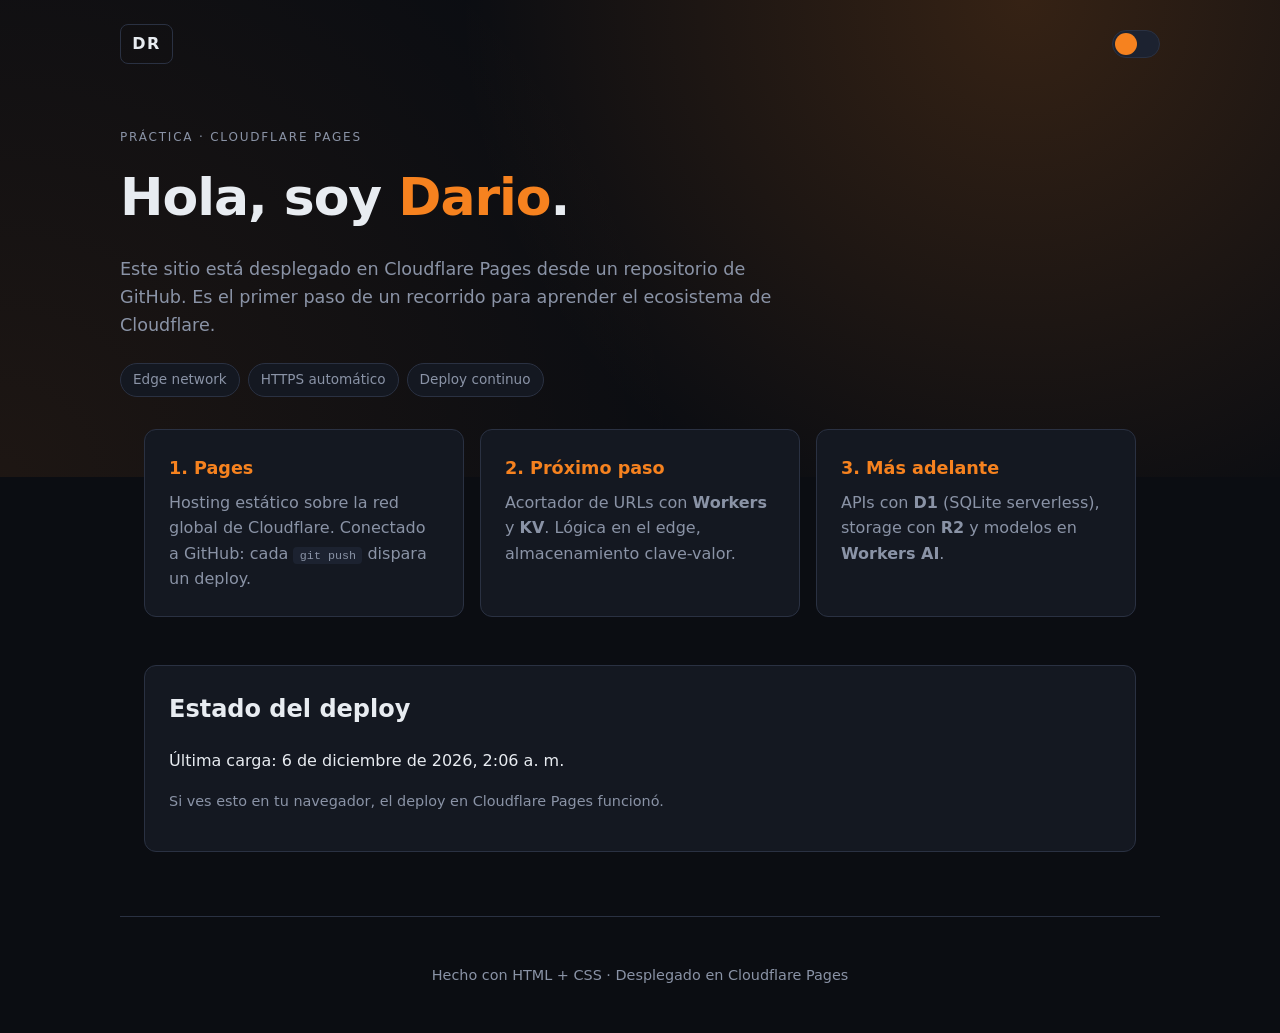
==== index.html @ 0cd64c0d "Initial commit: sitio estatico para Cloudflare Pages" ====
<!DOCTYPE html>
<html lang="es">
<head>
  <meta charset="UTF-8" />
  <meta name="viewport" content="width=device-width, initial-scale=1.0" />
  <title>Práctica Cloudflare — Dario</title>
  <meta name="description" content="Sitio de práctica desplegado en Cloudflare Pages." />
  <link rel="stylesheet" href="styles.css" />
</head>
<body>
  <header class="hero">
    <nav class="nav">
      <span class="logo">DR</span>
      <button id="theme-toggle" class="theme-toggle" aria-label="Cambiar tema">
        <span class="theme-toggle-dot"></span>
      </button>
    </nav>

    <div class="hero-content">
      <p class="eyebrow">Práctica · Cloudflare Pages</p>
      <h1>Hola, soy <span class="accent">Dario</span>.</h1>
      <p class="lead">
        Este sitio está desplegado en Cloudflare Pages desde un repositorio de GitHub.
        Es el primer paso de un recorrido para aprender el ecosistema de Cloudflare.
      </p>
      <div class="meta">
        <span class="badge">Edge network</span>
        <span class="badge">HTTPS automático</span>
        <span class="badge">Deploy continuo</span>
      </div>
    </div>
  </header>

  <main>
    <section class="card-grid">
      <article class="card">
        <h2>1. Pages</h2>
        <p>Hosting estático sobre la red global de Cloudflare. Conectado a GitHub: cada <code>git push</code> dispara un deploy.</p>
      </article>
      <article class="card">
        <h2>2. Próximo paso</h2>
        <p>Acortador de URLs con <strong>Workers</strong> y <strong>KV</strong>. Lógica en el edge, almacenamiento clave-valor.</p>
      </article>
      <article class="card">
        <h2>3. Más adelante</h2>
        <p>APIs con <strong>D1</strong> (SQLite serverless), storage con <strong>R2</strong> y modelos en <strong>Workers AI</strong>.</p>
      </article>
    </section>

    <section class="status">
      <h2>Estado del deploy</h2>
      <p>
        Última carga: <time id="last-load">—</time>
      </p>
      <p class="muted">Si ves esto en tu navegador, el deploy en Cloudflare Pages funcionó.</p>
    </section>
  </main>

  <footer>
    <p>Hecho con HTML + CSS · Desplegado en Cloudflare Pages</p>
  </footer>

  <script src="script.js"></script>
</body>
</html>
---- styles.css ----
:root {
  --bg: #0b0d12;
  --surface: #141821;
  --surface-2: #1c2230;
  --text: #e8ecf1;
  --muted: #8a93a6;
  --accent: #f6821f;
  --border: #2a3142;
  --radius: 12px;
  --max: 1040px;
  font-family: system-ui, -apple-system, "Segoe UI", Roboto, sans-serif;
}

[data-theme="light"] {
  --bg: #fafbfc;
  --surface: #ffffff;
  --surface-2: #f0f3f7;
  --text: #1a1f2b;
  --muted: #5a6478;
  --border: #e3e8ef;
}

* { box-sizing: border-box; }

body {
  margin: 0;
  background: var(--bg);
  color: var(--text);
  line-height: 1.6;
  transition: background 0.2s ease, color 0.2s ease;
}

.hero {
  padding: 1.5rem 1.5rem 5rem;
  background:
    radial-gradient(circle at 80% 0%, rgba(246, 130, 31, 0.18), transparent 50%),
    radial-gradient(circle at 0% 100%, rgba(246, 130, 31, 0.08), transparent 50%);
}

.nav {
  max-width: var(--max);
  margin: 0 auto;
  display: flex;
  justify-content: space-between;
  align-items: center;
  padding-bottom: 4rem;
}

.logo {
  font-weight: 700;
  letter-spacing: 0.1em;
  border: 1px solid var(--border);
  padding: 0.4rem 0.7rem;
  border-radius: 8px;
}

.theme-toggle {
  width: 48px;
  height: 28px;
  border-radius: 999px;
  background: var(--surface-2);
  border: 1px solid var(--border);
  cursor: pointer;
  position: relative;
  padding: 0;
}

.theme-toggle-dot {
  position: absolute;
  top: 2px;
  left: 2px;
  width: 22px;
  height: 22px;
  border-radius: 50%;
  background: var(--accent);
  transition: transform 0.2s ease;
}

[data-theme="light"] .theme-toggle-dot {
  transform: translateX(20px);
}

.hero-content {
  max-width: var(--max);
  margin: 0 auto;
}

.eyebrow {
  text-transform: uppercase;
  letter-spacing: 0.15em;
  font-size: 0.75rem;
  color: var(--muted);
  margin: 0 0 0.5rem;
}

h1 {
  font-size: clamp(2rem, 5vw, 3.25rem);
  margin: 0 0 1rem;
  font-weight: 700;
  letter-spacing: -0.02em;
}

.accent { color: var(--accent); }

.lead {
  max-width: 60ch;
  color: var(--muted);
  font-size: 1.1rem;
  margin: 0 0 1.5rem;
}

.meta {
  display: flex;
  flex-wrap: wrap;
  gap: 0.5rem;
}

.badge {
  background: var(--surface);
  border: 1px solid var(--border);
  padding: 0.3rem 0.75rem;
  border-radius: 999px;
  font-size: 0.85rem;
  color: var(--muted);
}

main {
  max-width: var(--max);
  margin: 0 auto;
  padding: 0 1.5rem 4rem;
  margin-top: -3rem;
}

.card-grid {
  display: grid;
  gap: 1rem;
  grid-template-columns: repeat(auto-fit, minmax(260px, 1fr));
  margin-bottom: 3rem;
}

.card {
  background: var(--surface);
  border: 1px solid var(--border);
  padding: 1.5rem;
  border-radius: var(--radius);
  transition: transform 0.2s ease, border-color 0.2s ease;
}

.card:hover {
  transform: translateY(-2px);
  border-color: var(--accent);
}

.card h2 {
  margin: 0 0 0.5rem;
  font-size: 1.1rem;
  color: var(--accent);
}

.card p { margin: 0; color: var(--muted); }

code {
  background: var(--surface-2);
  padding: 0.1rem 0.4rem;
  border-radius: 4px;
  font-size: 0.9em;
}

.status {
  background: var(--surface);
  border: 1px solid var(--border);
  padding: 1.5rem;
  border-radius: var(--radius);
}

.status h2 { margin-top: 0; }

.muted { color: var(--muted); font-size: 0.9rem; }

footer {
  max-width: var(--max);
  margin: 0 auto;
  padding: 2rem 1.5rem;
  border-top: 1px solid var(--border);
  color: var(--muted);
  font-size: 0.9rem;
  text-align: center;
}
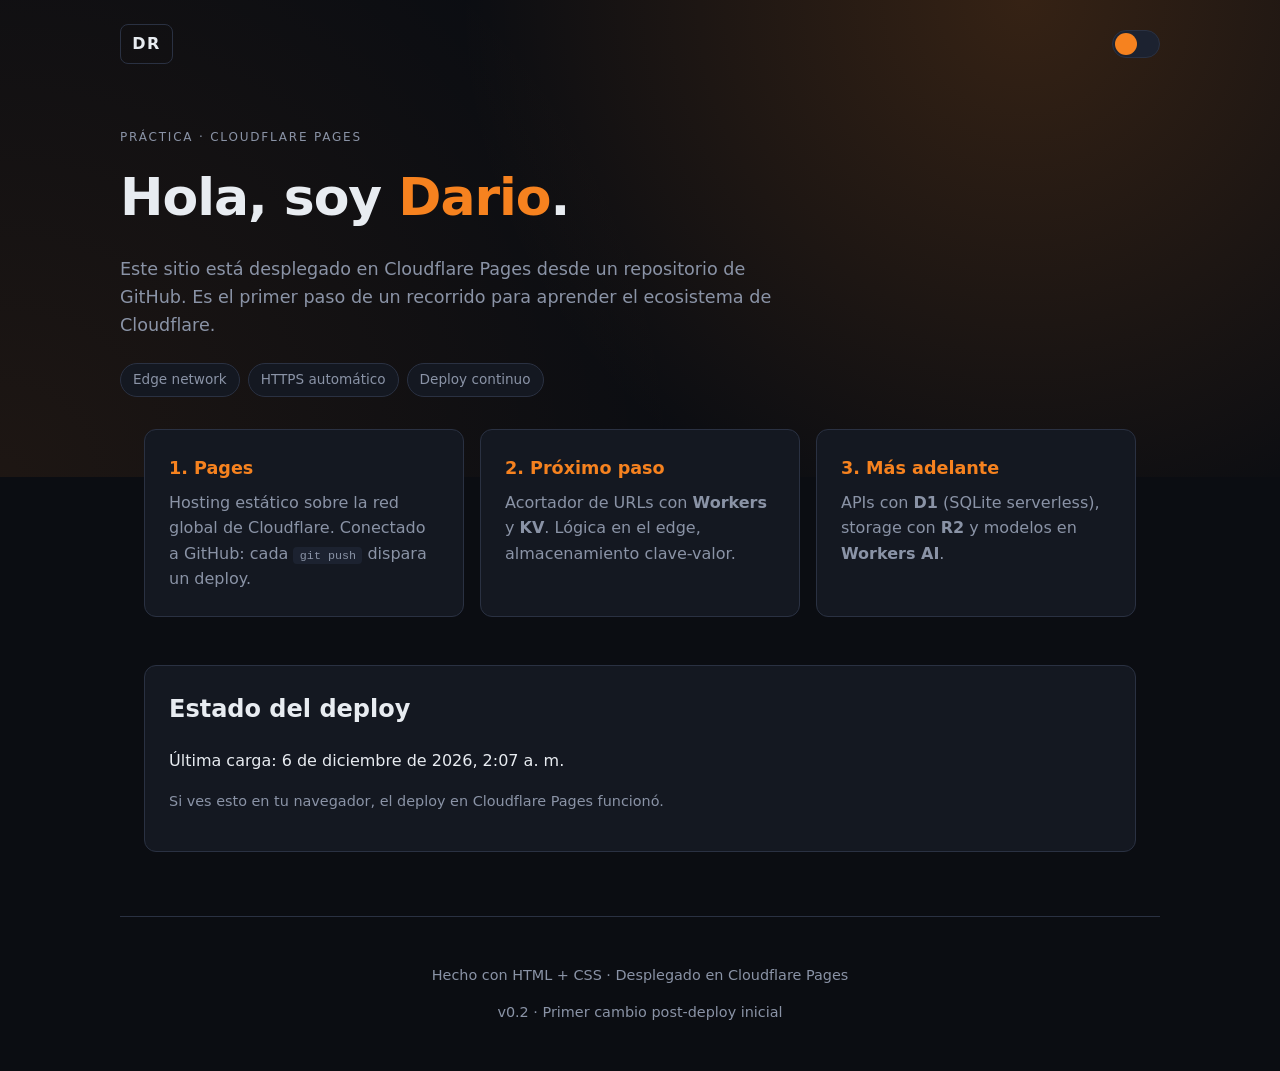
==== commit 02d0cd74: "Agregar version en footer para probar redeploy automatico" ====
--- a/index.html
+++ b/index.html
@@ -58,6 +58,7 @@
 
   <footer>
     <p>Hecho con HTML + CSS · Desplegado en Cloudflare Pages</p>
+    <p class="muted">v0.2 · Primer cambio post-deploy inicial</p>
   </footer>
 
   <script src="script.js"></script>
